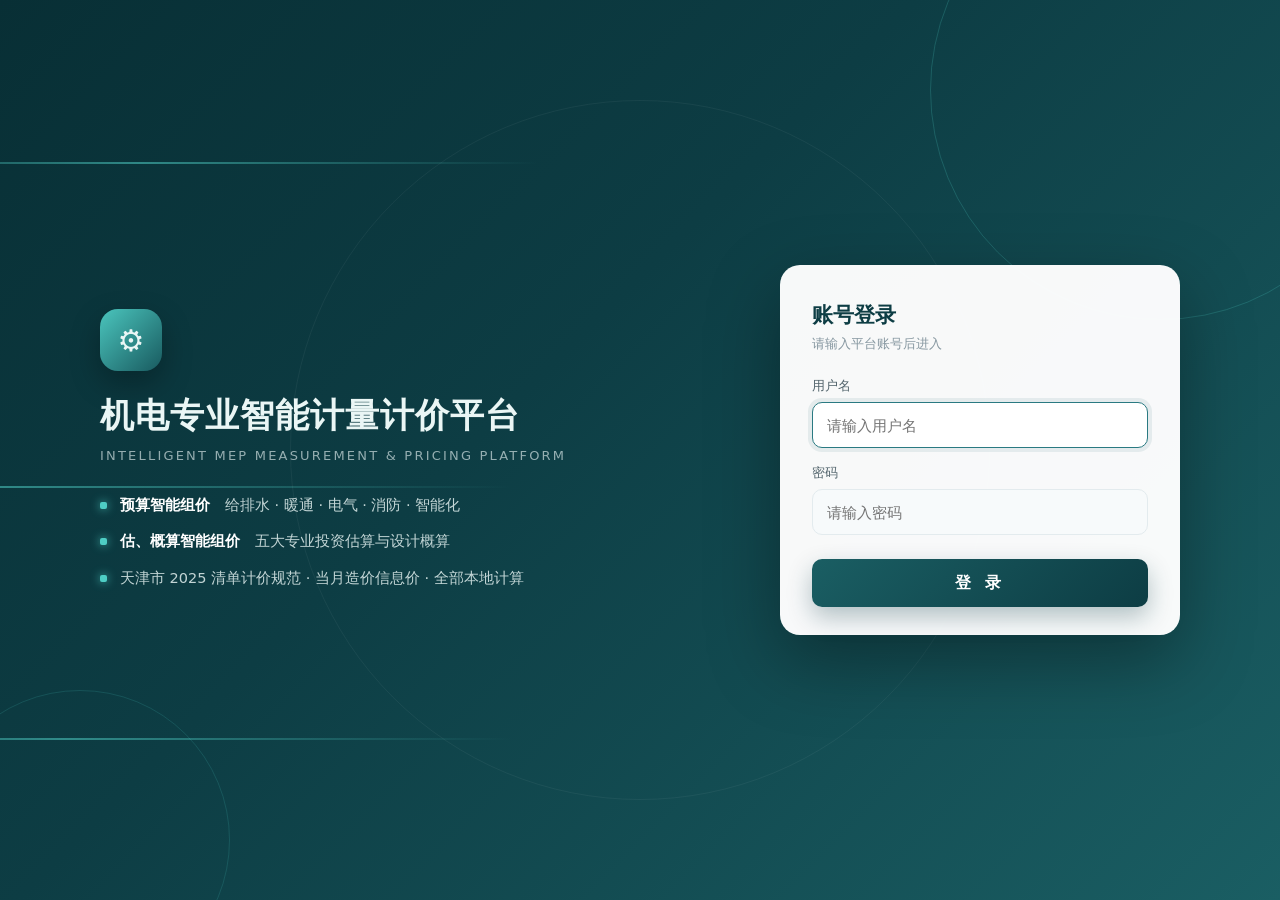
==== index.html @ abb68fd6 "页脚版本号 v2.4" ====
<!DOCTYPE html>
<html lang="zh-CN">
<head>
<meta charset="UTF-8">
<meta name="viewport" content="width=device-width, initial-scale=1.0">
<title>机电专业智能计量计价平台</title>
<meta name="description" content="机电专业智能计量计价平台：预算智能组价（给排水/暖通/电气/消防/智能化）与估、概算智能组价五大专业板块，天津2025清单计价规范，全部本地计算。">
<link rel="stylesheet" href="style.css">
</head>
<body>

<!-- ============ 登录页 ============ -->
<div class="login-page" id="loginPage">
    <div class="login-deco" aria-hidden="true">
        <span class="deco-line l1"></span>
        <span class="deco-line l2"></span>
        <span class="deco-line l3"></span>
        <span class="deco-circle c1"></span>
        <span class="deco-circle c2"></span>
        <span class="deco-circle c3"></span>
    </div>

    <div class="login-wrap">
        <div class="login-brand">
            <div class="brand-icon">⚙️</div>
            <h1>机电专业智能计量计价平台</h1>
            <p class="brand-sub">Intelligent MEP Measurement &amp; Pricing Platform</p>
            <ul class="brand-points">
                <li><b>预算智能组价</b>　给排水 · 暖通 · 电气 · 消防 · 智能化</li>
                <li><b>估、概算智能组价</b>　五大专业投资估算与设计概算</li>
                <li>天津市 2025 清单计价规范 · 当月造价信息价 · 全部本地计算</li>
            </ul>
        </div>

        <div class="login-card">
            <h2>账号登录</h2>
            <p class="login-tip">请输入平台账号后进入</p>
            <form id="loginForm" autocomplete="off">
                <label class="field">
                    <span>用户名</span>
                    <input type="text" id="username" placeholder="请输入用户名" autocomplete="username" required>
                </label>
                <label class="field">
                    <span>密码</span>
                    <input type="password" id="password" placeholder="请输入密码" autocomplete="current-password" required>
                </label>
                <button type="submit" class="login-btn">登 录</button>
                <div class="login-error" id="loginError"></div>
            </form>
        </div>
    </div>
</div>

<!-- ============ 主界面 ============ -->
<div class="app" id="mainPage" hidden>
    <header class="topbar">
        <div class="topbar-brand">
            <span class="topbar-icon">⚙️</span>
            <div>
                <h1>机电专业智能计量计价平台</h1>
                <p>Intelligent MEP Measurement &amp; Pricing Platform</p>
            </div>
        </div>
        <div class="topbar-right">
            <span class="user-chip">👤 <b id="currentUser">管理员</b></span>
            <button class="logout-btn" id="logoutBtn" type="button">退出登录</button>
        </div>
    </header>

    <nav class="tabs" id="tabs">
        <button class="tab active" data-board="budget" type="button">
            <span class="tab-icon">📐</span>
            <span class="tab-text"><b>预算智能组价</b><em>施工图预算 · 清单组价</em></span>
        </button>
        <button class="tab" data-board="estimate" type="button">
            <span class="tab-icon">📊</span>
            <span class="tab-text"><b>估、概算智能组价</b><em>投资估算 · 设计概算</em></span>
        </button>
    </nav>

    <main class="boards">
        <section class="board active" id="board-budget">
            <div class="board-head">
                <div class="board-title">
                    <h2>预算智能组价</h2>
                    <p>面向施工图预算与工程量清单编制，导入清单后自动套用定额子目、计取主材价，支持广联达 / 建经双格式导出。</p>
                </div>
                <div class="board-stat" id="stat-budget"></div>
            </div>
            <div class="grid" id="grid-budget"></div>
        </section>

        <section class="board" id="board-estimate">
            <div class="board-head">
                <div class="board-title">
                    <h2>估、概算智能组价</h2>
                    <p>面向投资估算与设计概算编制，按指标法与扩大单价法快速生成专业造价，与预算板块同源口径、同套价格基准。</p>
                </div>
                <div class="board-stat" id="stat-estimate"></div>
            </div>
            <div class="grid" id="grid-estimate"></div>
        </section>
    </main>

    <footer class="foot">
        <p class="foot-note">价格依据：天津市当月造价信息 + 合理市场价格标准　·　清单定额：天津市 2025 清单计价规范　·　全部本地计算，不上传工程数据</p>
        <p class="foot-copy">机电专业智能计量计价平台　v2.4　2026-11</p>
    </footer>
</div>

<div class="frame-layer" id="frameLayer">
    <div class="frame-bar">
        <button class="frame-back" id="frameBack" type="button">← 返回平台</button>
        <span class="frame-name" id="frameName"></span>
        <a class="frame-open" id="frameOpen" href="#" target="_blank" rel="noopener">在新窗口打开 ↗</a>
    </div>
    <iframe id="frameBody" title="专业组价系统"></iframe>
</div>

<div class="toast" id="toast"></div>

<script src="app.js"></script>
</body>
</html>
---- style.css ----
/* ===================== 基础变量 ===================== */
:root {
    --primary: #1a5e63;
    --primary-dark: #0d3d44;
    --primary-light: #2a7a82;
    --accent: #4ecdc4;
    --ink: #1f2d33;
    --ink-2: #52646c;
    --ink-3: #8697a0;
    --line: #e3ebee;
    --bg: #f4f7f8;
    --white: #fff;
    --ok: #2e9e6b;
    --warn: #d98829;
    --shadow-sm: 0 2px 10px rgba(13, 61, 68, .07);
    --shadow: 0 8px 26px rgba(13, 61, 68, .10);
    --shadow-lg: 0 18px 46px rgba(13, 61, 68, .16);
    --radius: 14px;
    --radius-lg: 20px;
    --tr: all .25s cubic-bezier(.4, 0, .2, 1);
}

* { margin: 0; padding: 0; box-sizing: border-box; }

body {
    font-family: 'PingFang SC', 'Microsoft YaHei', 'Segoe UI', system-ui, sans-serif;
    background: var(--bg);
    color: var(--ink);
    min-height: 100vh;
    -webkit-font-smoothing: antialiased;
}

button { font-family: inherit; cursor: pointer; border: none; background: none; }
a { color: inherit; text-decoration: none; }
ul { list-style: none; }

/* ===================== 登录页 ===================== */
.login-page {
    position: fixed;
    inset: 0;
    display: flex;
    align-items: center;
    justify-content: center;
    padding: 32px 24px;
    background: linear-gradient(135deg, #082f35 0%, #0d3d44 42%, #1a5e63 100%);
    overflow: auto;
    z-index: 50;
}
.login-page.hide { display: none; }

/* 背景装饰 */
.login-deco { position: absolute; inset: 0; overflow: hidden; pointer-events: none; }
.deco-line {
    position: absolute;
    background: linear-gradient(90deg, transparent, rgba(78, 205, 196, .55), transparent);
    height: 2px;
    width: 62%;
    animation: flow 9s linear infinite;
}
.deco-line.l1 { top: 18%; left: -20%; animation-delay: 0s; }
.deco-line.l2 { top: 54%; left: -40%; width: 80%; animation-delay: 2.4s; }
.deco-line.l3 { top: 82%; left: -30%; width: 70%; animation-delay: 4.8s; }
@keyframes flow {
    0%   { transform: translateX(0); opacity: 0; }
    12%  { opacity: .9; }
    88%  { opacity: .9; }
    100% { transform: translateX(120%); opacity: 0; }
}
.deco-circle {
    position: absolute;
    border-radius: 50%;
    border: 1px solid rgba(78, 205, 196, .22);
}
.deco-circle.c1 { width: 460px; height: 460px; top: -140px; right: -110px; }
.deco-circle.c2 { width: 300px; height: 300px; bottom: -90px; left: -70px; border-color: rgba(78, 205, 196, .16); }
.deco-circle.c3 { width: 700px; height: 700px; top: 50%; left: 50%; transform: translate(-50%, -50%); border-color: rgba(255, 255, 255, .05); }

.login-wrap {
    position: relative;
    z-index: 2;
    display: grid;
    grid-template-columns: minmax(0, 1fr) 400px;
    gap: 56px;
    align-items: center;
    width: 100%;
    max-width: 1080px;
}

.login-brand { color: #eaf6f5; }
.brand-icon {
    width: 62px; height: 62px;
    display: flex; align-items: center; justify-content: center;
    font-size: 30px;
    border-radius: 18px;
    background: linear-gradient(135deg, rgba(78, 205, 196, .95), rgba(26, 94, 99, .9));
    box-shadow: 0 12px 30px rgba(0, 0, 0, .28);
    margin-bottom: 22px;
}
.login-brand h1 {
    font-size: 34px;
    line-height: 1.3;
    letter-spacing: 1px;
    font-weight: 700;
    margin-bottom: 10px;
}
.brand-sub {
    font-size: 13px;
    letter-spacing: 2.2px;
    text-transform: uppercase;
    color: rgba(234, 246, 245, .62);
    margin-bottom: 30px;
}
.brand-points { display: grid; gap: 12px; }
.brand-points li {
    position: relative;
    padding-left: 20px;
    font-size: 14.5px;
    color: rgba(234, 246, 245, .82);
    line-height: 1.7;
}
.brand-points li::before {
    content: '';
    position: absolute;
    left: 0; top: 9px;
    width: 7px; height: 7px;
    border-radius: 2px;
    background: var(--accent);
    box-shadow: 0 0 10px rgba(78, 205, 196, .9);
}
.brand-points b { color: #fff; font-weight: 600; }

/* 登录卡片 */
.login-card {
    background: rgba(255, 255, 255, .97);
    border-radius: var(--radius-lg);
    padding: 36px 32px 28px;
    box-shadow: 0 26px 70px rgba(0, 0, 0, .34);
}
.login-card h2 { font-size: 21px; color: var(--primary-dark); margin-bottom: 6px; }
.login-tip { font-size: 13px; color: var(--ink-3); margin-bottom: 24px; }

.field { display: block; margin-bottom: 16px; }
.field span {
    display: block;
    font-size: 13px;
    color: var(--ink-2);
    margin-bottom: 7px;
    font-weight: 500;
}
.field input {
    width: 100%;
    height: 46px;
    padding: 0 14px;
    font-size: 15px;
    color: var(--ink);
    background: #f7fafb;
    border: 1.5px solid var(--line);
    border-radius: 10px;
    transition: var(--tr);
    outline: none;
}
.field input:focus {
    border-color: var(--primary-light);
    background: #fff;
    box-shadow: 0 0 0 4px rgba(26, 94, 99, .09);
}

.login-btn {
    width: 100%;
    height: 48px;
    margin-top: 8px;
    font-size: 16px;
    font-weight: 600;
    letter-spacing: 4px;
    color: #fff;
    border-radius: 10px;
    background: linear-gradient(135deg, var(--primary) 0%, var(--primary-dark) 100%);
    box-shadow: 0 10px 24px rgba(13, 61, 68, .3);
    transition: var(--tr);
}
.login-btn:hover { transform: translateY(-2px); box-shadow: 0 14px 30px rgba(13, 61, 68, .38); }
.login-btn:active { transform: translateY(0); }

.login-error {
    height: 0;
    overflow: hidden;
    font-size: 13px;
    color: #d64545;
    text-align: center;
    transition: var(--tr);
}
.login-error.show { height: 24px; padding-top: 8px; }
.shake { animation: shake .38s ease; }
@keyframes shake {
    0%, 100% { transform: translateX(0); }
    22% { transform: translateX(-8px); }
    55% { transform: translateX(7px); }
    80% { transform: translateX(-4px); }
}

/* ===================== 主界面 ===================== */
.app {
    min-height: 100vh;
    display: flex;
    flex-direction: column;
    background:
        radial-gradient(1100px 420px at 12% -8%, rgba(78, 205, 196, .10), transparent 60%),
        var(--bg);
}
.app[hidden] { display: none; }

.topbar {
    display: flex;
    align-items: center;
    justify-content: space-between;
    gap: 20px;
    padding: 14px 32px;
    background: linear-gradient(135deg, var(--primary-dark) 0%, var(--primary) 100%);
    box-shadow: 0 4px 20px rgba(13, 61, 68, .22);
    position: sticky;
    top: 0;
    z-index: 20;
}
.topbar-brand { display: flex; align-items: center; gap: 14px; min-width: 0; }
.topbar-icon {
    width: 42px; height: 42px;
    flex: 0 0 42px;
    display: flex; align-items: center; justify-content: center;
    font-size: 21px;
    border-radius: 12px;
    background: rgba(255, 255, 255, .12);
    border: 1px solid rgba(255, 255, 255, .18);
}
.topbar-brand h1 { font-size: 18px; font-weight: 600; color: #fff; letter-spacing: .5px; }
.topbar-brand p {
    font-size: 11px;
    letter-spacing: 1.6px;
    text-transform: uppercase;
    color: rgba(255, 255, 255, .55);
    margin-top: 2px;
}
.topbar-right { display: flex; align-items: center; gap: 12px; }
.user-chip {
    font-size: 13px;
    color: rgba(255, 255, 255, .88);
    background: rgba(255, 255, 255, .12);
    border: 1px solid rgba(255, 255, 255, .16);
    padding: 7px 14px;
    border-radius: 999px;
}
.user-chip b { font-weight: 600; }
.logout-btn {
    font-size: 13px;
    color: #fff;
    padding: 8px 16px;
    border-radius: 999px;
    border: 1px solid rgba(255, 255, 255, .32);
    transition: var(--tr);
}
.logout-btn:hover { background: rgba(255, 255, 255, .16); }

/* 板块 Tab */
.tabs {
    display: flex;
    gap: 12px;
    padding: 26px 32px 0;
    max-width: 1320px;
    width: 100%;
    margin: 0 auto;
}
.tab {
    display: flex;
    align-items: center;
    gap: 12px;
    padding: 14px 22px;
    border-radius: 14px 14px 0 0;
    background: rgba(255, 255, 255, .62);
    border: 1px solid transparent;
    border-bottom: none;
    color: var(--ink-2);
    transition: var(--tr);
}
.tab-icon { font-size: 20px; }
.tab-text { display: flex; flex-direction: column; align-items: flex-start; gap: 2px; }
.tab-text b { font-size: 15.5px; font-weight: 600; }
.tab-text em { font-size: 12px; font-style: normal; color: var(--ink-3); }
.tab:hover { background: rgba(255, 255, 255, .88); }
.tab.active {
    background: #fff;
    color: var(--primary-dark);
    box-shadow: 0 -3px 16px rgba(13, 61, 68, .07);
    border-color: var(--line);
}
.tab.active .tab-text em { color: var(--primary-light); }

/* 板块区 */
.boards {
    flex: 1;
    max-width: 1320px;
    width: 100%;
    margin: 0 auto;
    padding: 0 32px 40px;
}
.board {
    display: none;
    background: #fff;
    border: 1px solid var(--line);
    border-radius: 0 var(--radius-lg) var(--radius-lg) var(--radius-lg);
    padding: 28px 30px 34px;
    box-shadow: var(--shadow-sm);
}
.board.active { display: block; animation: fadeUp .32s ease; }
@keyframes fadeUp {
    from { opacity: 0; transform: translateY(10px); }
    to { opacity: 1; transform: translateY(0); }
}

.board-head {
    display: flex;
    align-items: flex-end;
    justify-content: space-between;
    gap: 24px;
    padding-bottom: 20px;
    border-bottom: 1px solid var(--line);
    margin-bottom: 26px;
}
.board-title h2 {
    font-size: 20px;
    color: var(--primary-dark);
    margin-bottom: 8px;
    display: flex;
    align-items: center;
    gap: 10px;
}
.board-title h2::before {
    content: '';
    width: 5px; height: 20px;
    border-radius: 3px;
    background: linear-gradient(180deg, var(--accent), var(--primary));
}
.board-title p { font-size: 13.5px; color: var(--ink-2); line-height: 1.75; max-width: 760px; }
.board-stat { display: flex; gap: 10px; flex: 0 0 auto; }
.stat-pill {
    font-size: 12.5px;
    color: var(--ink-2);
    background: #f2f7f8;
    border: 1px solid var(--line);
    border-radius: 999px;
    padding: 7px 14px;
    white-space: nowrap;
}
.stat-pill b { color: var(--primary); font-weight: 700; }

/* 卡片网格 */
.grid {
    display: grid;
    grid-template-columns: repeat(auto-fill, minmax(288px, 1fr));
    gap: 20px;
}

.card {
    position: relative;
    display: flex;
    flex-direction: column;
    gap: 12px;
    padding: 22px 22px 20px;
    background: #fff;
    border: 1px solid var(--line);
    border-radius: var(--radius);
    box-shadow: var(--shadow-sm);
    overflow: hidden;
    transition: var(--tr);
}
.card::before {
    content: '';
    position: absolute;
    left: 0; top: 0; bottom: 0;
    width: 4px;
    background: var(--prof, var(--primary));
    opacity: .9;
}
.card::after {
    content: '';
    position: absolute;
    right: -60px; top: -60px;
    width: 160px; height: 160px;
    border-radius: 50%;
    background: radial-gradient(circle, var(--prof-soft, #eef6f7), transparent 70%);
    opacity: 0;
    transition: var(--tr);
}
.card.online:hover {
    transform: translateY(-5px);
    box-shadow: var(--shadow-lg);
    border-color: var(--prof, var(--primary));
}
.card.online:hover::after { opacity: 1; }

.card-top { display: flex; align-items: flex-start; justify-content: space-between; gap: 12px; }
.card-icon {
    width: 46px; height: 46px;
    flex: 0 0 46px;
    display: flex; align-items: center; justify-content: center;
    font-size: 23px;
    border-radius: 13px;
    background: var(--prof-soft, #eef6f7);
    border: 1px solid var(--prof-line, #d6e6e8);
}
.badge {
    font-size: 11.5px;
    padding: 4px 11px;
    border-radius: 999px;
    white-space: nowrap;
    font-weight: 500;
}
.badge-online { color: #1f7a52; background: #e8f7ef; border: 1px solid #c6ebd8; }
.badge-building { color: #9a6a1d; background: #fdf4e4; border: 1px solid #f3e2c4; }

.card h3 {
    font-size: 16px;
    color: var(--ink);
    font-weight: 600;
    line-height: 1.45;
}
.card .desc {
    font-size: 13px;
    line-height: 1.75;
    color: var(--ink-2);
    min-height: 44px;
}
.chips { display: flex; flex-wrap: wrap; gap: 6px; }
.chips li {
    font-size: 11.5px;
    color: var(--ink-3);
    background: #f5f8f9;
    border: 1px solid var(--line);
    border-radius: 6px;
    padding: 3px 8px;
}
.card-btn {
    margin-top: auto;
    height: 40px;
    border-radius: 10px;
    font-size: 14px;
    font-weight: 500;
    color: #fff;
    background: linear-gradient(135deg, var(--prof, var(--primary)), var(--prof-dark, var(--primary-dark)));
    transition: var(--tr);
    display: flex;
    align-items: center;
    justify-content: center;
    gap: 6px;
}
.card-btn:hover { filter: brightness(1.07); box-shadow: 0 8px 20px var(--prof-glow, rgba(26, 94, 99, .3)); }
.card-btn.ghost {
    color: var(--ink-3);
    background: #f4f7f8;
    border: 1px dashed #cfdbe0;
    cursor: not-allowed;
    font-weight: 400;
}
.card-btn.ghost:hover { filter: none; box-shadow: none; }

.card.building { background: #fcfdfd; }
.card.building h3 { color: var(--ink-2); }

/* 页脚 */
.foot {
    max-width: 1320px;
    width: 100%;
    margin: 0 auto;
    padding: 0 32px 34px;
    color: var(--ink-3);
    font-size: 12.5px;
    line-height: 1.9;
}
.foot-note { padding-top: 14px; border-top: 1px solid var(--line); margin-bottom: 4px; }
.foot-copy { color: #a9b7bd; }

/* Toast */
.toast {
    position: fixed;
    left: 50%;
    bottom: 42px;
    transform: translate(-50%, 24px);
    max-width: 90vw;
    padding: 13px 22px;
    border-radius: 12px;
    background: rgba(16, 42, 48, .94);
    color: #eaf6f5;
    font-size: 13.5px;
    box-shadow: 0 16px 40px rgba(0, 0, 0, .3);
    opacity: 0;
    pointer-events: none;
    transition: var(--tr);
    z-index: 99;
}
.toast.show { opacity: 1; transform: translate(-50%, 0); }

/* ===================== 响应式 ===================== */
@media (max-width: 980px) {
    .login-wrap { grid-template-columns: 1fr; gap: 30px; max-width: 460px; }
    .login-brand { text-align: center; }
    .brand-icon { margin: 0 auto 18px; }
    .login-brand h1 { font-size: 26px; }
    .brand-points { display: none; }
    .tabs { padding: 18px 18px 0; flex-direction: column; gap: 8px; }
    .tab { border-radius: 12px; border-bottom: 1px solid var(--line); }
    .boards { padding: 0 18px 30px; }
    .board { border-radius: var(--radius-lg); padding: 20px 18px 26px; }
    .board-head { flex-direction: column; align-items: flex-start; gap: 14px; }
    .topbar { padding: 12px 18px; }
    .topbar-brand h1 { font-size: 15.5px; }
    .topbar-brand p { display: none; }
    .user-chip { display: none; }
    .foot { padding: 0 18px 28px; }
    .grid { grid-template-columns: 1fr; }
}

@media (max-width: 420px) {
    .login-card { padding: 28px 20px 22px; }
    .card .desc { min-height: 0; }
}

/* ===== 平台内嵌页（iframe） ===== */
.frame-layer{position:fixed;inset:0;z-index:900;background:#f4f7f6;display:none;flex-direction:column}
.frame-layer.show{display:flex}
.frame-bar{height:52px;flex:0 0 52px;display:flex;align-items:center;gap:14px;padding:0 18px;
  background:#0f5c4d;color:#fff;box-shadow:0 2px 10px rgba(0,0,0,.15)}
.frame-back{background:rgba(255,255,255,.14);color:#fff;border:0;border-radius:8px;padding:7px 14px;
  font-size:13px;cursor:pointer;transition:background .18s}
.frame-back:hover{background:rgba(255,255,255,.26)}
.frame-name{flex:1;font-size:14px;font-weight:600;letter-spacing:.5px}
.frame-open{color:#c9f2e6;font-size:12.5px;text-decoration:none}
.frame-open:hover{text-decoration:underline}
.frame-layer iframe{flex:1;width:100%;border:0;background:#fff}
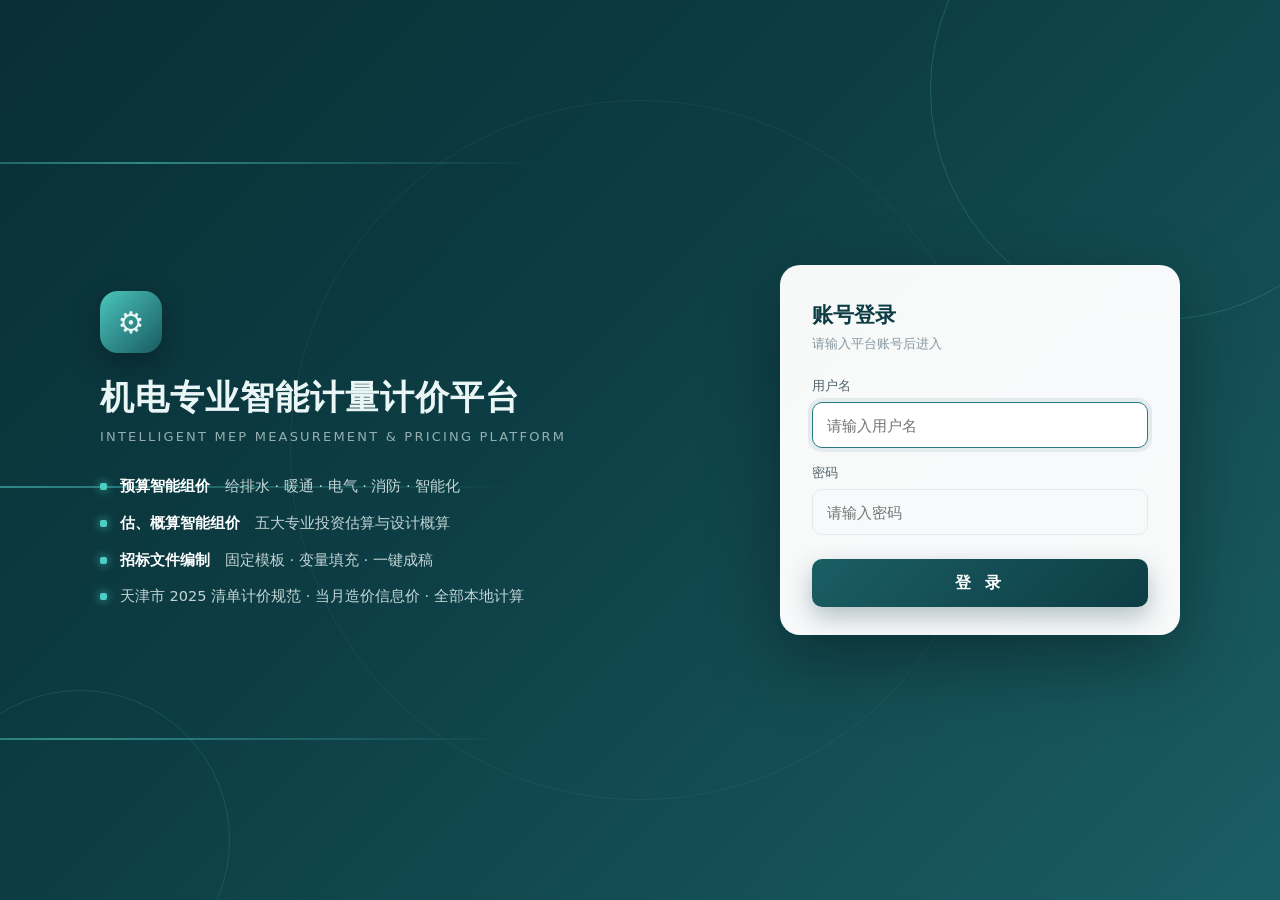
==== commit 6efe2061: "新增第三板块：招标文件智能编制（与预算、估概算并列），v2.5" ====
--- a/index.html
+++ b/index.html
@@ -4,7 +4,7 @@
 <meta charset="UTF-8">
 <meta name="viewport" content="width=device-width, initial-scale=1.0">
 <title>机电专业智能计量计价平台</title>
-<meta name="description" content="机电专业智能计量计价平台：预算智能组价（给排水/暖通/电气/消防/智能化）与估、概算智能组价五大专业板块，天津2025清单计价规范，全部本地计算。">
+<meta name="description" content="机电专业智能计量计价平台：预算智能组价（给排水/暖通/电气/消防/智能化）与估、概算智能组价五大专业板块，以及招标文件智能编制，天津2025清单计价规范，全部本地计算。">
 <link rel="stylesheet" href="style.css">
 </head>
 <body>
@@ -28,6 +28,7 @@
             <ul class="brand-points">
                 <li><b>预算智能组价</b>　给排水 · 暖通 · 电气 · 消防 · 智能化</li>
                 <li><b>估、概算智能组价</b>　五大专业投资估算与设计概算</li>
+                <li><b>招标文件编制</b>　固定模板 · 变量填充 · 一键成稿</li>
                 <li>天津市 2025 清单计价规范 · 当月造价信息价 · 全部本地计算</li>
             </ul>
         </div>
@@ -76,6 +77,10 @@
             <span class="tab-icon">📊</span>
             <span class="tab-text"><b>估、概算智能组价</b><em>投资估算 · 设计概算</em></span>
         </button>
+        <button class="tab" data-board="doc" type="button">
+            <span class="tab-icon">📄</span>
+            <span class="tab-text"><b>招标文件编制</b><em>固定模板 · 一键成稿</em></span>
+        </button>
     </nav>
 
     <main class="boards">
@@ -100,11 +105,22 @@
             </div>
             <div class="grid" id="grid-estimate"></div>
         </section>
+
+        <section class="board" id="board-doc">
+            <div class="board-head">
+                <div class="board-title">
+                    <h2>招标文件智能编制</h2>
+                    <p>以公司固定招标文件模板为底稿，一次录入项目信息与设计条件，自动生成完整招标文件；17 张表格、页眉页脚、分节与图片格式原样保留。</p>
+                </div>
+                <div class="board-stat" id="stat-doc"></div>
+            </div>
+            <div class="grid" id="grid-doc"></div>
+        </section>
     </main>
 
     <footer class="foot">
         <p class="foot-note">价格依据：天津市当月造价信息 + 合理市场价格标准　·　清单定额：天津市 2025 清单计价规范　·　全部本地计算，不上传工程数据</p>
-        <p class="foot-copy">机电专业智能计量计价平台　v2.4　2026-11</p>
+        <p class="foot-copy">机电专业智能计量计价平台　v2.5　2026-11</p>
     </footer>
 </div>
 
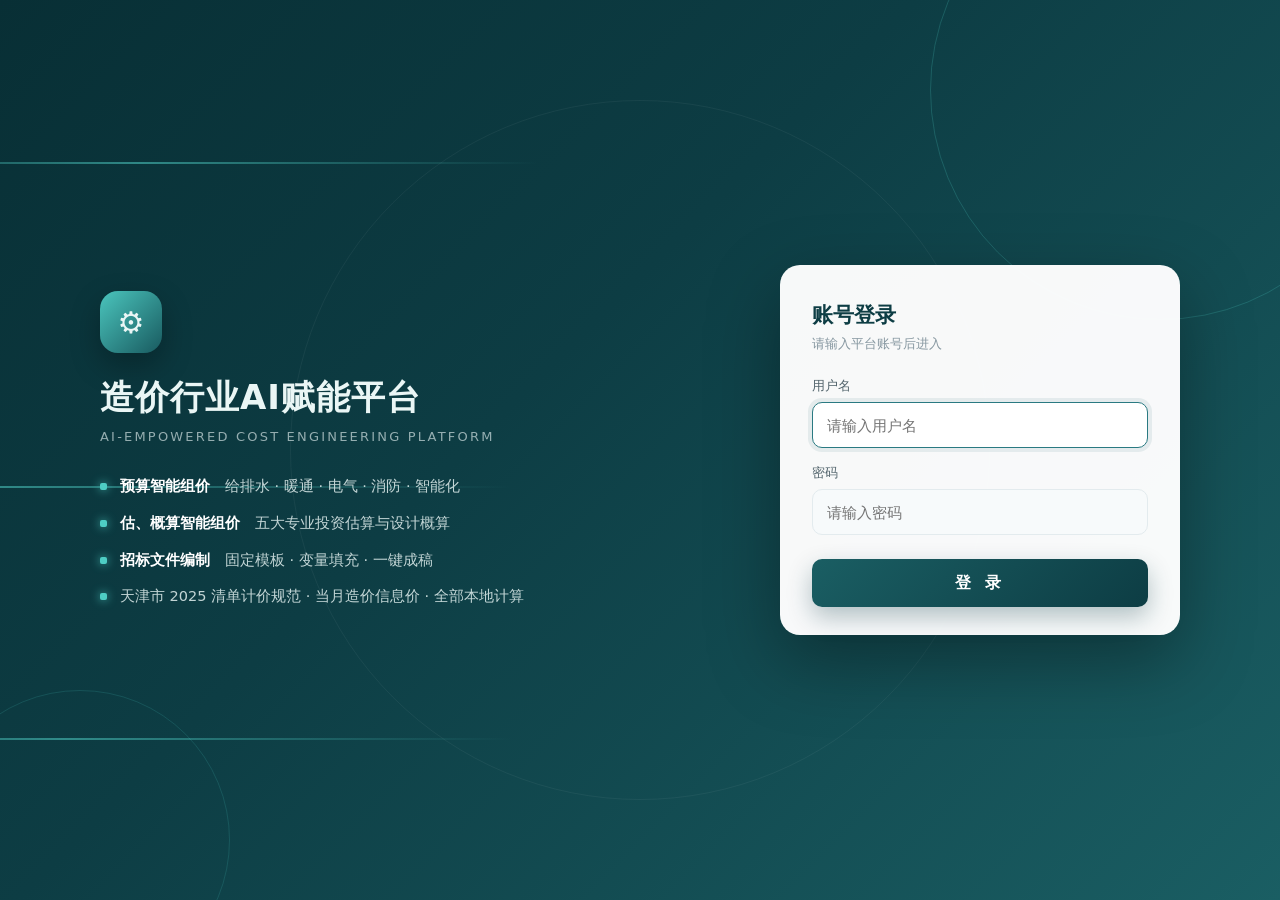
==== commit 01cf81db: "平台更名：造价行业AI赋能平台（登录页/顶栏/页脚/标题/描述同步）v2.6" ====
--- a/index.html
+++ b/index.html
@@ -3,8 +3,8 @@
 <head>
 <meta charset="UTF-8">
 <meta name="viewport" content="width=device-width, initial-scale=1.0">
-<title>机电专业智能计量计价平台</title>
-<meta name="description" content="机电专业智能计量计价平台：预算智能组价（给排水/暖通/电气/消防/智能化）与估、概算智能组价五大专业板块，以及招标文件智能编制，天津2025清单计价规范，全部本地计算。">
+<title>造价行业AI赋能平台</title>
+<meta name="description" content="造价行业AI赋能平台：预算智能组价（给排水/暖通/电气/消防/智能化）、估概算智能组价五大专业板块、招标文件智能编制，天津2025清单计价规范，全部本地计算。">
 <link rel="stylesheet" href="style.css">
 </head>
 <body>
@@ -23,8 +23,8 @@
     <div class="login-wrap">
         <div class="login-brand">
             <div class="brand-icon">⚙️</div>
-            <h1>机电专业智能计量计价平台</h1>
-            <p class="brand-sub">Intelligent MEP Measurement &amp; Pricing Platform</p>
+            <h1>造价行业AI赋能平台</h1>
+            <p class="brand-sub">AI-Empowered Cost Engineering Platform</p>
             <ul class="brand-points">
                 <li><b>预算智能组价</b>　给排水 · 暖通 · 电气 · 消防 · 智能化</li>
                 <li><b>估、概算智能组价</b>　五大专业投资估算与设计概算</li>
@@ -58,8 +58,8 @@
         <div class="topbar-brand">
             <span class="topbar-icon">⚙️</span>
             <div>
-                <h1>机电专业智能计量计价平台</h1>
-                <p>Intelligent MEP Measurement &amp; Pricing Platform</p>
+                <h1>造价行业AI赋能平台</h1>
+                <p>AI-Empowered Cost Engineering Platform</p>
             </div>
         </div>
         <div class="topbar-right">
@@ -120,7 +120,7 @@
 
     <footer class="foot">
         <p class="foot-note">价格依据：天津市当月造价信息 + 合理市场价格标准　·　清单定额：天津市 2025 清单计价规范　·　全部本地计算，不上传工程数据</p>
-        <p class="foot-copy">机电专业智能计量计价平台　v2.5　2026-11</p>
+        <p class="foot-copy">造价行业AI赋能平台　v2.6　2026-11</p>
     </footer>
 </div>
 
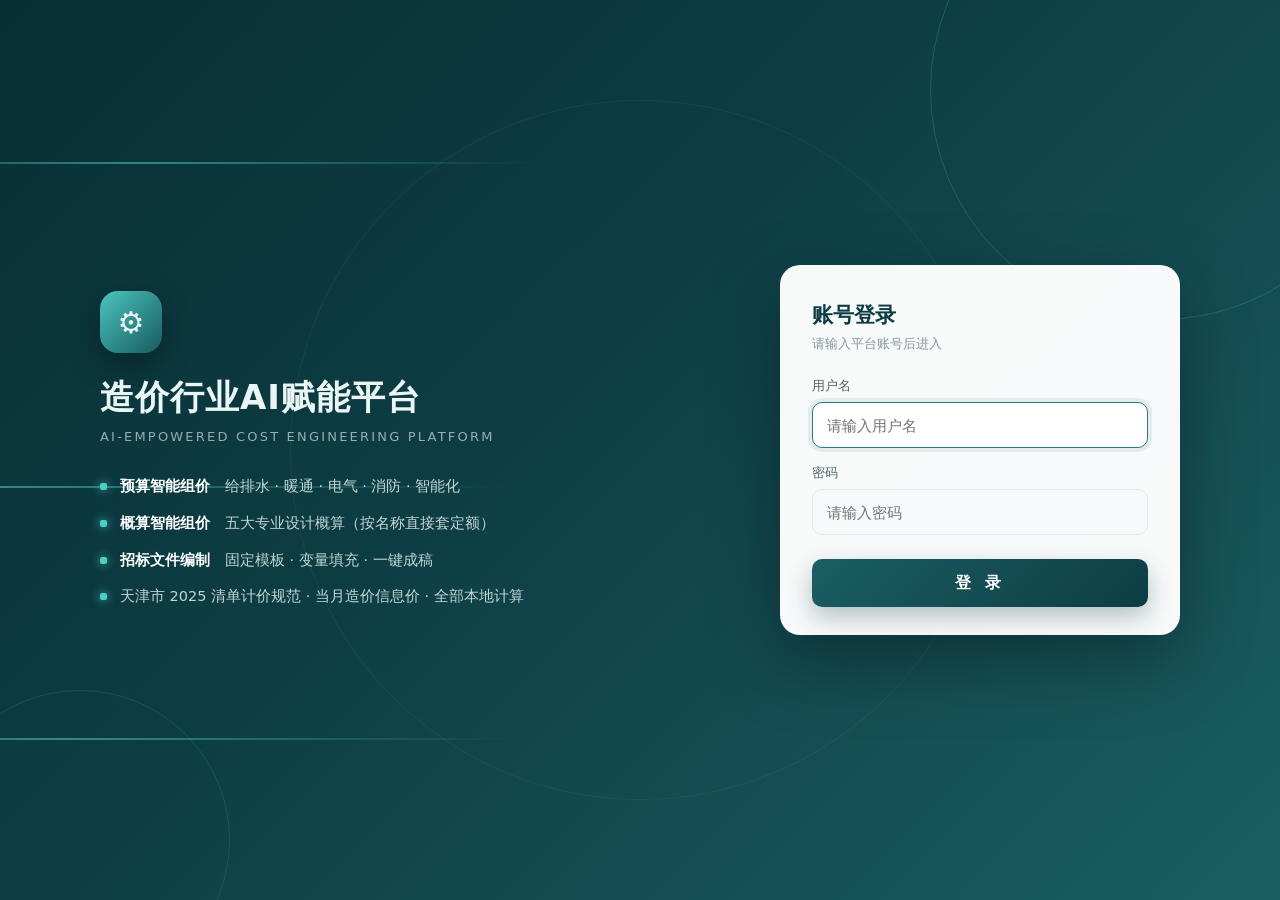
==== commit c0cd78d4: "第二板块改为概算智能组价：删除估算字样，五大专业概算平台上线（?mode=gs）v2.7" ====
--- a/index.html
+++ b/index.html
@@ -4,7 +4,7 @@
 <meta charset="UTF-8">
 <meta name="viewport" content="width=device-width, initial-scale=1.0">
 <title>造价行业AI赋能平台</title>
-<meta name="description" content="造价行业AI赋能平台：预算智能组价（给排水/暖通/电气/消防/智能化）、估概算智能组价五大专业板块、招标文件智能编制，天津2025清单计价规范，全部本地计算。">
+<meta name="description" content="造价行业AI赋能平台：预算智能组价（给排水/暖通/电气/消防/智能化）、概算智能组价（按项目名称直接套定额）、招标文件智能编制，天津2025清单计价规范，全部本地计算。">
 <link rel="stylesheet" href="style.css">
 </head>
 <body>
@@ -27,7 +27,7 @@
             <p class="brand-sub">AI-Empowered Cost Engineering Platform</p>
             <ul class="brand-points">
                 <li><b>预算智能组价</b>　给排水 · 暖通 · 电气 · 消防 · 智能化</li>
-                <li><b>估、概算智能组价</b>　五大专业投资估算与设计概算</li>
+                <li><b>概算智能组价</b>　五大专业设计概算（按名称直接套定额）</li>
                 <li><b>招标文件编制</b>　固定模板 · 变量填充 · 一键成稿</li>
                 <li>天津市 2025 清单计价规范 · 当月造价信息价 · 全部本地计算</li>
             </ul>
@@ -75,7 +75,7 @@
         </button>
         <button class="tab" data-board="estimate" type="button">
             <span class="tab-icon">📊</span>
-            <span class="tab-text"><b>估、概算智能组价</b><em>投资估算 · 设计概算</em></span>
+            <span class="tab-text"><b>概算智能组价</b><em>设计概算 · 直接套定额</em></span>
         </button>
         <button class="tab" data-board="doc" type="button">
             <span class="tab-icon">📄</span>
@@ -98,8 +98,8 @@
         <section class="board" id="board-estimate">
             <div class="board-head">
                 <div class="board-title">
-                    <h2>估、概算智能组价</h2>
-                    <p>面向投资估算与设计概算编制，按指标法与扩大单价法快速生成专业造价，与预算板块同源口径、同套价格基准。</p>
+                    <h2>概算智能组价</h2>
+                    <p>面向设计概算编制：按项目名称直接套用定额与主材，不套清单编码、不生成项目特征；主材价优先天津市信息价、缺项按市场价；广联达导出为纯定额行，建经导出不含清单编码列与项目特征列。</p>
                 </div>
                 <div class="board-stat" id="stat-estimate"></div>
             </div>
@@ -120,7 +120,7 @@
 
     <footer class="foot">
         <p class="foot-note">价格依据：天津市当月造价信息 + 合理市场价格标准　·　清单定额：天津市 2025 清单计价规范　·　全部本地计算，不上传工程数据</p>
-        <p class="foot-copy">造价行业AI赋能平台　v2.6　2026-11</p>
+        <p class="foot-copy">造价行业AI赋能平台　v2.7　2026-11</p>
     </footer>
 </div>
 
@@ -135,6 +135,6 @@
 
 <div class="toast" id="toast"></div>
 
-<script src="app.js"></script>
+<script src="app.js?v=20261113a"></script>
 </body>
 </html>
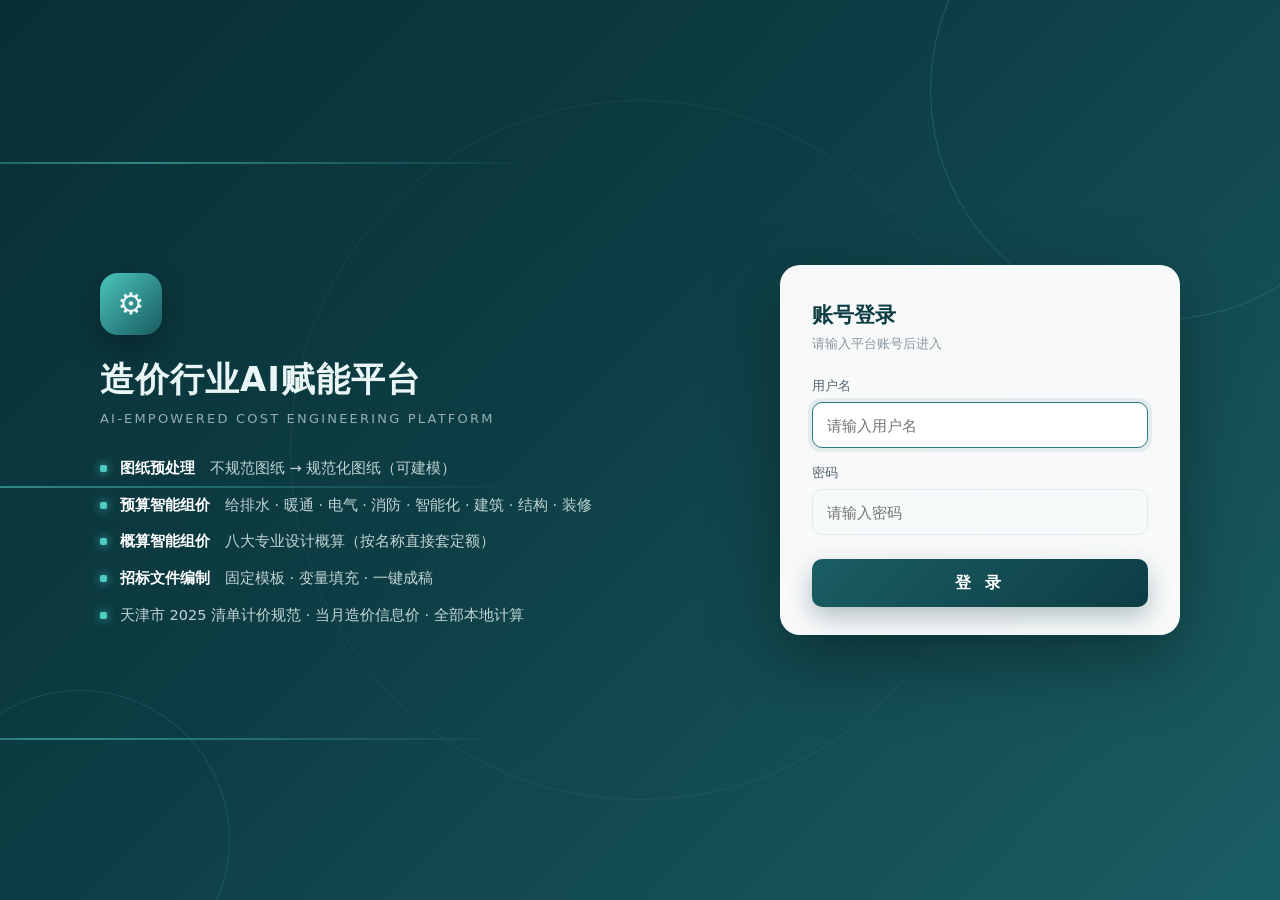
==== commit 65034b42: "门户 v2.9：新增「图纸预处理」板块（置于预算之前）+ 建筑/结构/装修预算与概算六平台占位卡 - PLATFORMS 新增 prep 板块（1 张建设中卡，stat 显示规划中·待搭建） - bu" ====
--- a/index.html
+++ b/index.html
@@ -4,7 +4,7 @@
 <meta charset="UTF-8">
 <meta name="viewport" content="width=device-width, initial-scale=1.0">
 <title>造价行业AI赋能平台</title>
-<meta name="description" content="造价行业AI赋能平台：预算智能组价（给排水/暖通/电气/消防/智能化）、概算智能组价（按项目名称直接套定额）、招标文件智能编制，天津2025清单计价规范，全部本地计算。">
+<meta name="description" content="造价行业AI赋能平台：图纸预处理（不规范图纸规范化）、预算智能组价（给排水/暖通/电气/消防/智能化/建筑/结构/装修）、概算智能组价（按项目名称直接套定额）、价格数据库、招标文件智能编制，天津2025清单计价规范，全部本地计算。">
 <link rel="stylesheet" href="style.css">
 </head>
 <body>
@@ -26,8 +26,9 @@
             <h1>造价行业AI赋能平台</h1>
             <p class="brand-sub">AI-Empowered Cost Engineering Platform</p>
             <ul class="brand-points">
-                <li><b>预算智能组价</b>　给排水 · 暖通 · 电气 · 消防 · 智能化</li>
-                <li><b>概算智能组价</b>　五大专业设计概算（按名称直接套定额）</li>
+                <li><b>图纸预处理</b>　不规范图纸 → 规范化图纸（可建模）</li>
+                <li><b>预算智能组价</b>　给排水 · 暖通 · 电气 · 消防 · 智能化 · 建筑 · 结构 · 装修</li>
+                <li><b>概算智能组价</b>　八大专业设计概算（按名称直接套定额）</li>
                 <li><b>招标文件编制</b>　固定模板 · 变量填充 · 一键成稿</li>
                 <li>天津市 2025 清单计价规范 · 当月造价信息价 · 全部本地计算</li>
             </ul>
@@ -69,6 +70,10 @@
     </header>
 
     <nav class="tabs" id="tabs">
+        <button class="tab" data-board="prep" type="button">
+            <span class="tab-icon">🧭</span>
+            <span class="tab-text"><b>图纸预处理</b><em>不规范图纸 · 规范化输出</em></span>
+        </button>
         <button class="tab active" data-board="budget" type="button">
             <span class="tab-icon">📐</span>
             <span class="tab-text"><b>预算智能组价</b><em>施工图预算 · 清单组价</em></span>
@@ -77,6 +82,10 @@
             <span class="tab-icon">📊</span>
             <span class="tab-text"><b>概算智能组价</b><em>设计概算 · 直接套定额</em></span>
         </button>
+        <button class="tab" data-board="price" type="button">
+            <span class="tab-icon">🗄️</span>
+            <span class="tab-text"><b>价格数据库</b><em>询价单入库 · 关键词调用</em></span>
+        </button>
         <button class="tab" data-board="doc" type="button">
             <span class="tab-icon">📄</span>
             <span class="tab-text"><b>招标文件编制</b><em>固定模板 · 一键成稿</em></span>
@@ -84,6 +93,17 @@
     </nav>
 
     <main class="boards">
+        <section class="board" id="board-prep">
+            <div class="board-head">
+                <div class="board-title">
+                    <h2>图纸预处理</h2>
+                    <p>面向建模与算量前的图纸整理：把不规范的施工图（图层混乱、图框不统一、轴网与标注随意、命名无规则）识别并整理为统一标准的规范化图纸，输出可直接导入建模软件的 DWG，减少翻模返工。</p>
+                </div>
+                <div class="board-stat" id="stat-prep"></div>
+            </div>
+            <div class="grid" id="grid-prep"></div>
+        </section>
+
         <section class="board active" id="board-budget">
             <div class="board-head">
                 <div class="board-title">
@@ -106,6 +126,17 @@
             <div class="grid" id="grid-estimate"></div>
         </section>
 
+        <section class="board" id="board-price">
+            <div class="board-head">
+                <div class="board-title">
+                    <h2>价格数据库</h2>
+                    <p>汇总各专业询价单，形成企业自有价格库：上传 Excel（A 序号 · B 品牌 · C 项目名称 · D 单价 · F 报价时间）并选择专业与品类即可入库；组价时按「信息价 → 数据库价 → 市场价」优先级取价，采用数据库价时标注品牌来源。</p>
+                </div>
+                <div class="board-stat" id="stat-price"></div>
+            </div>
+            <div class="grid" id="grid-price"></div>
+        </section>
+
         <section class="board" id="board-doc">
             <div class="board-head">
                 <div class="board-title">
@@ -120,7 +151,7 @@
 
     <footer class="foot">
         <p class="foot-note">价格依据：天津市当月造价信息 + 合理市场价格标准　·　清单定额：天津市 2025 清单计价规范　·　全部本地计算，不上传工程数据</p>
-        <p class="foot-copy">造价行业AI赋能平台　v2.7　2026-11</p>
+        <p class="foot-copy">造价行业AI赋能平台　v2.9　2026-11</p>
     </footer>
 </div>
 
@@ -135,6 +166,6 @@
 
 <div class="toast" id="toast"></div>
 
-<script src="app.js?v=20261113a"></script>
+<script src="app.js?v=20261125a"></script>
 </body>
 </html>
--- a/style.css
+++ b/style.css
@@ -262,7 +262,8 @@
 /* 板块 Tab */
 .tabs {
     display: flex;
-    gap: 12px;
+    flex-wrap: wrap;
+    gap: 10px;
     padding: 26px 32px 0;
     max-width: 1320px;
     width: 100%;
@@ -271,8 +272,8 @@
 .tab {
     display: flex;
     align-items: center;
-    gap: 12px;
-    padding: 14px 22px;
+    gap: 10px;
+    padding: 13px 18px;
     border-radius: 14px 14px 0 0;
     background: rgba(255, 255, 255, .62);
     border: 1px solid transparent;
